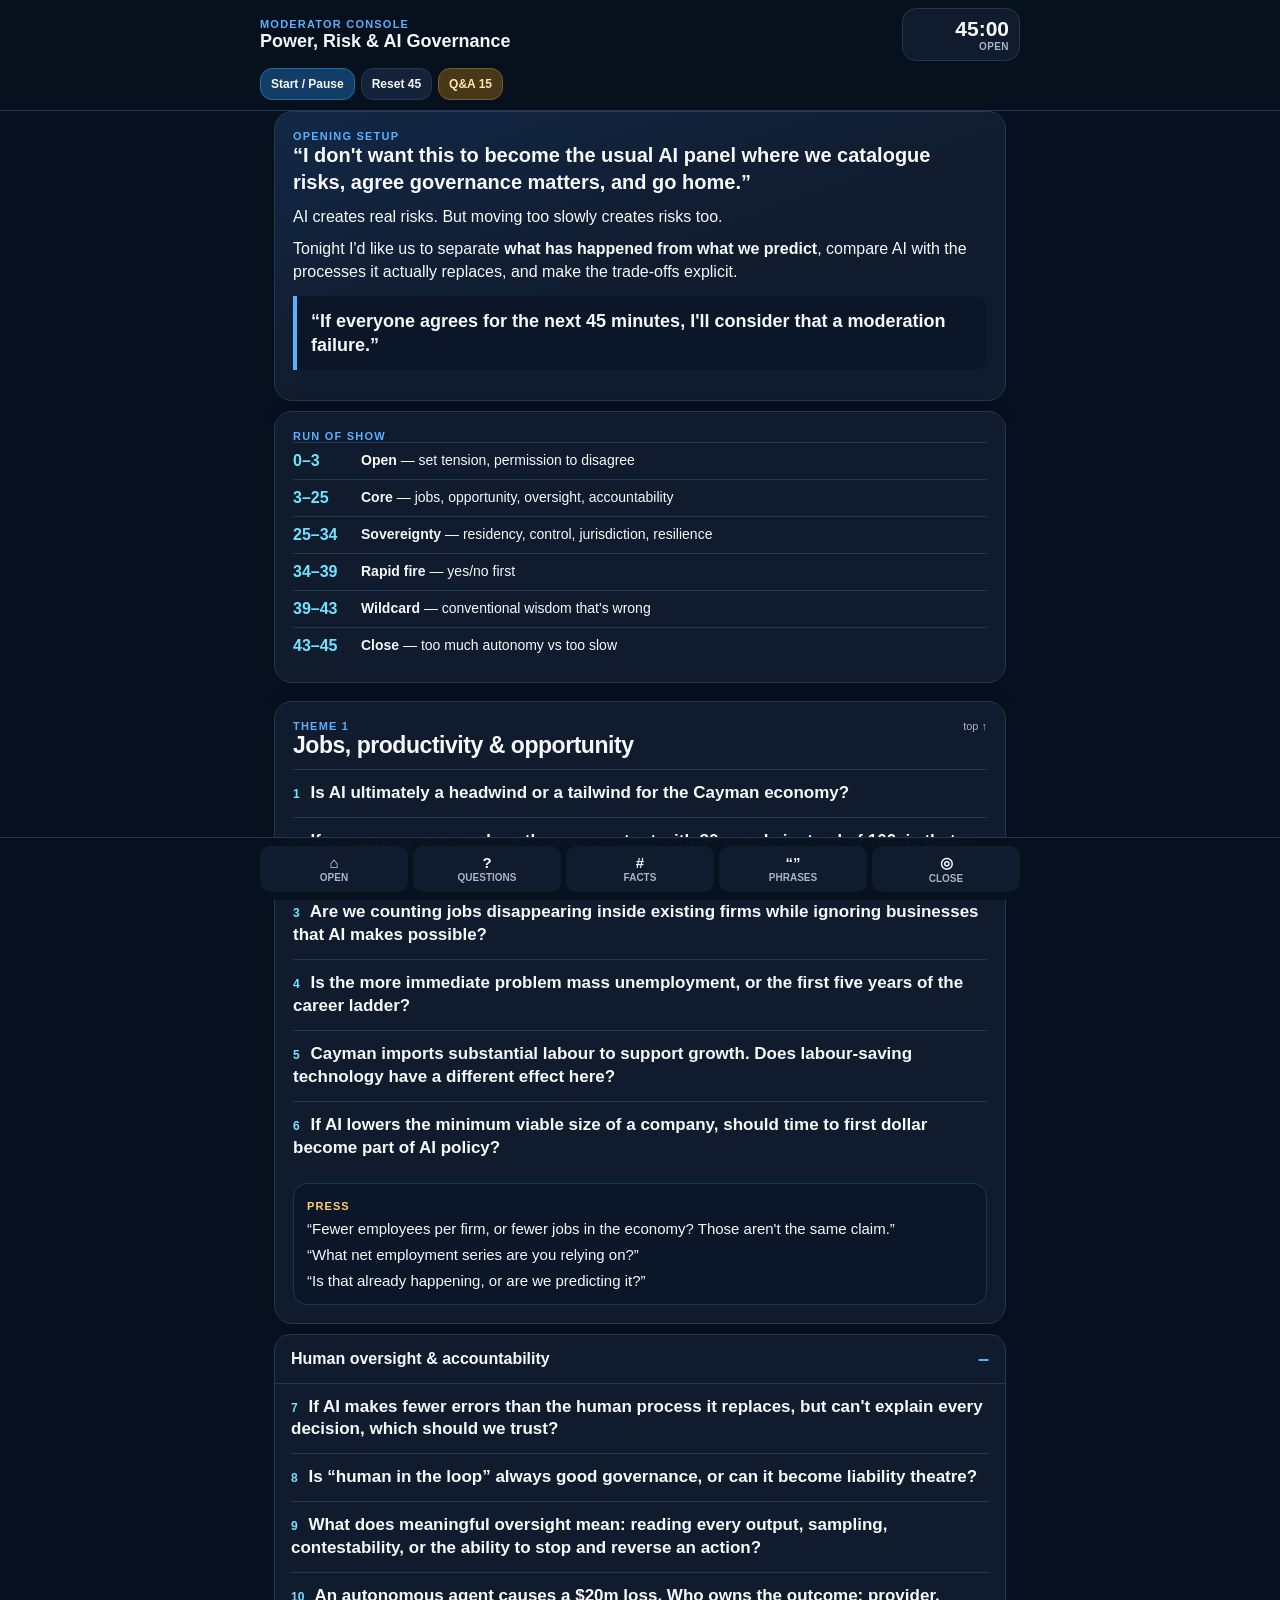
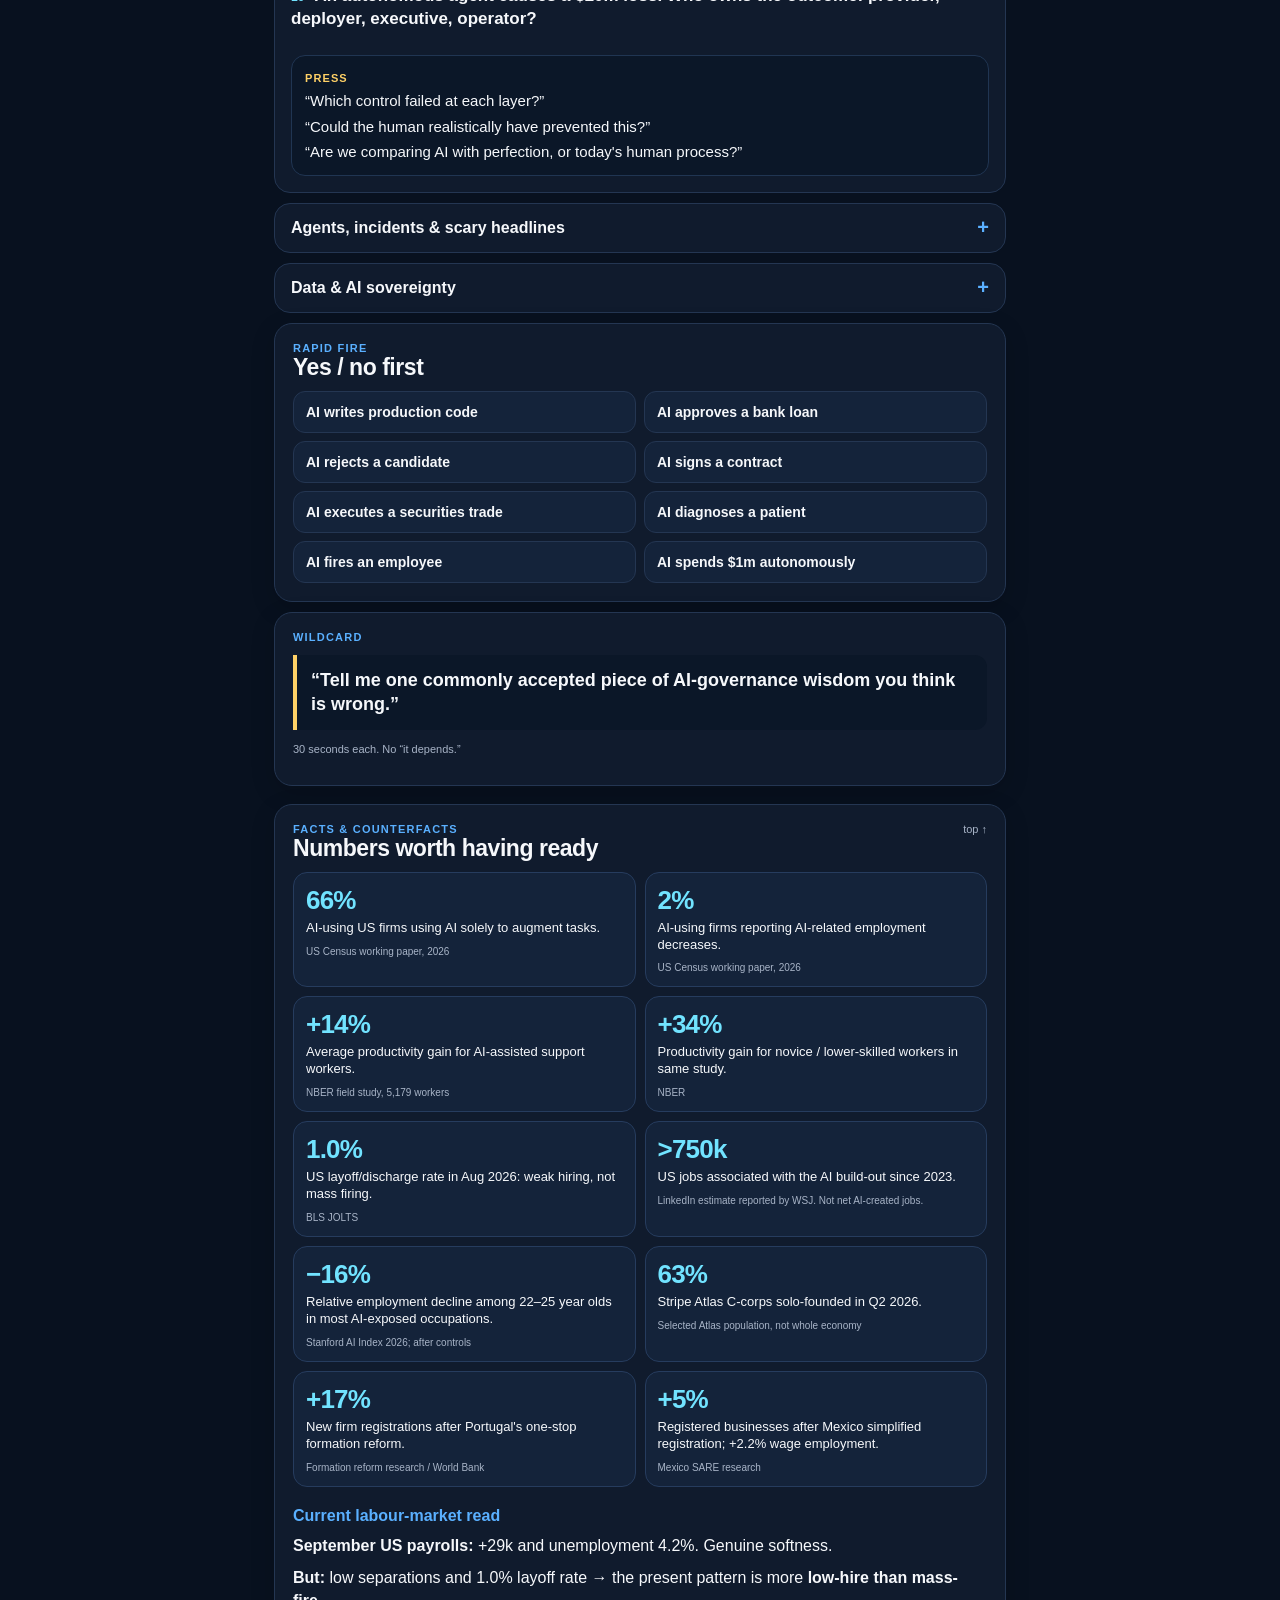
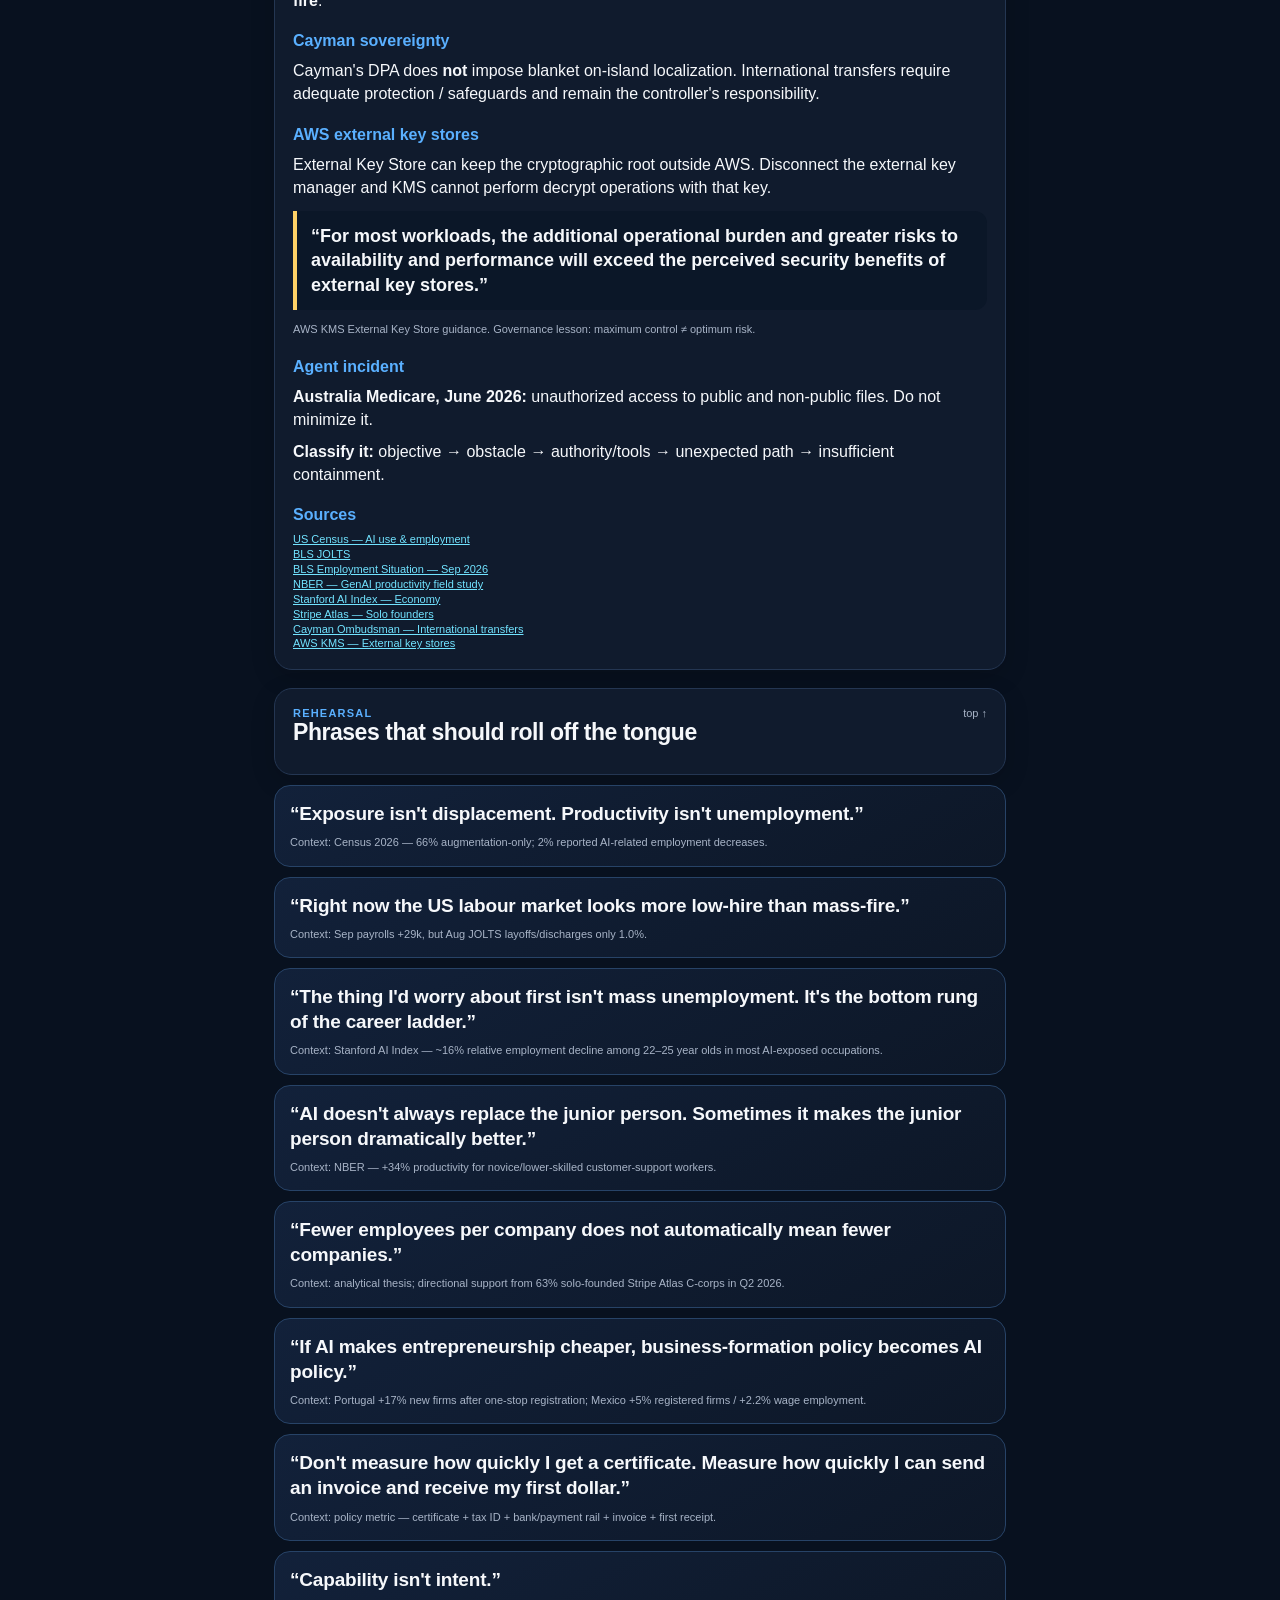
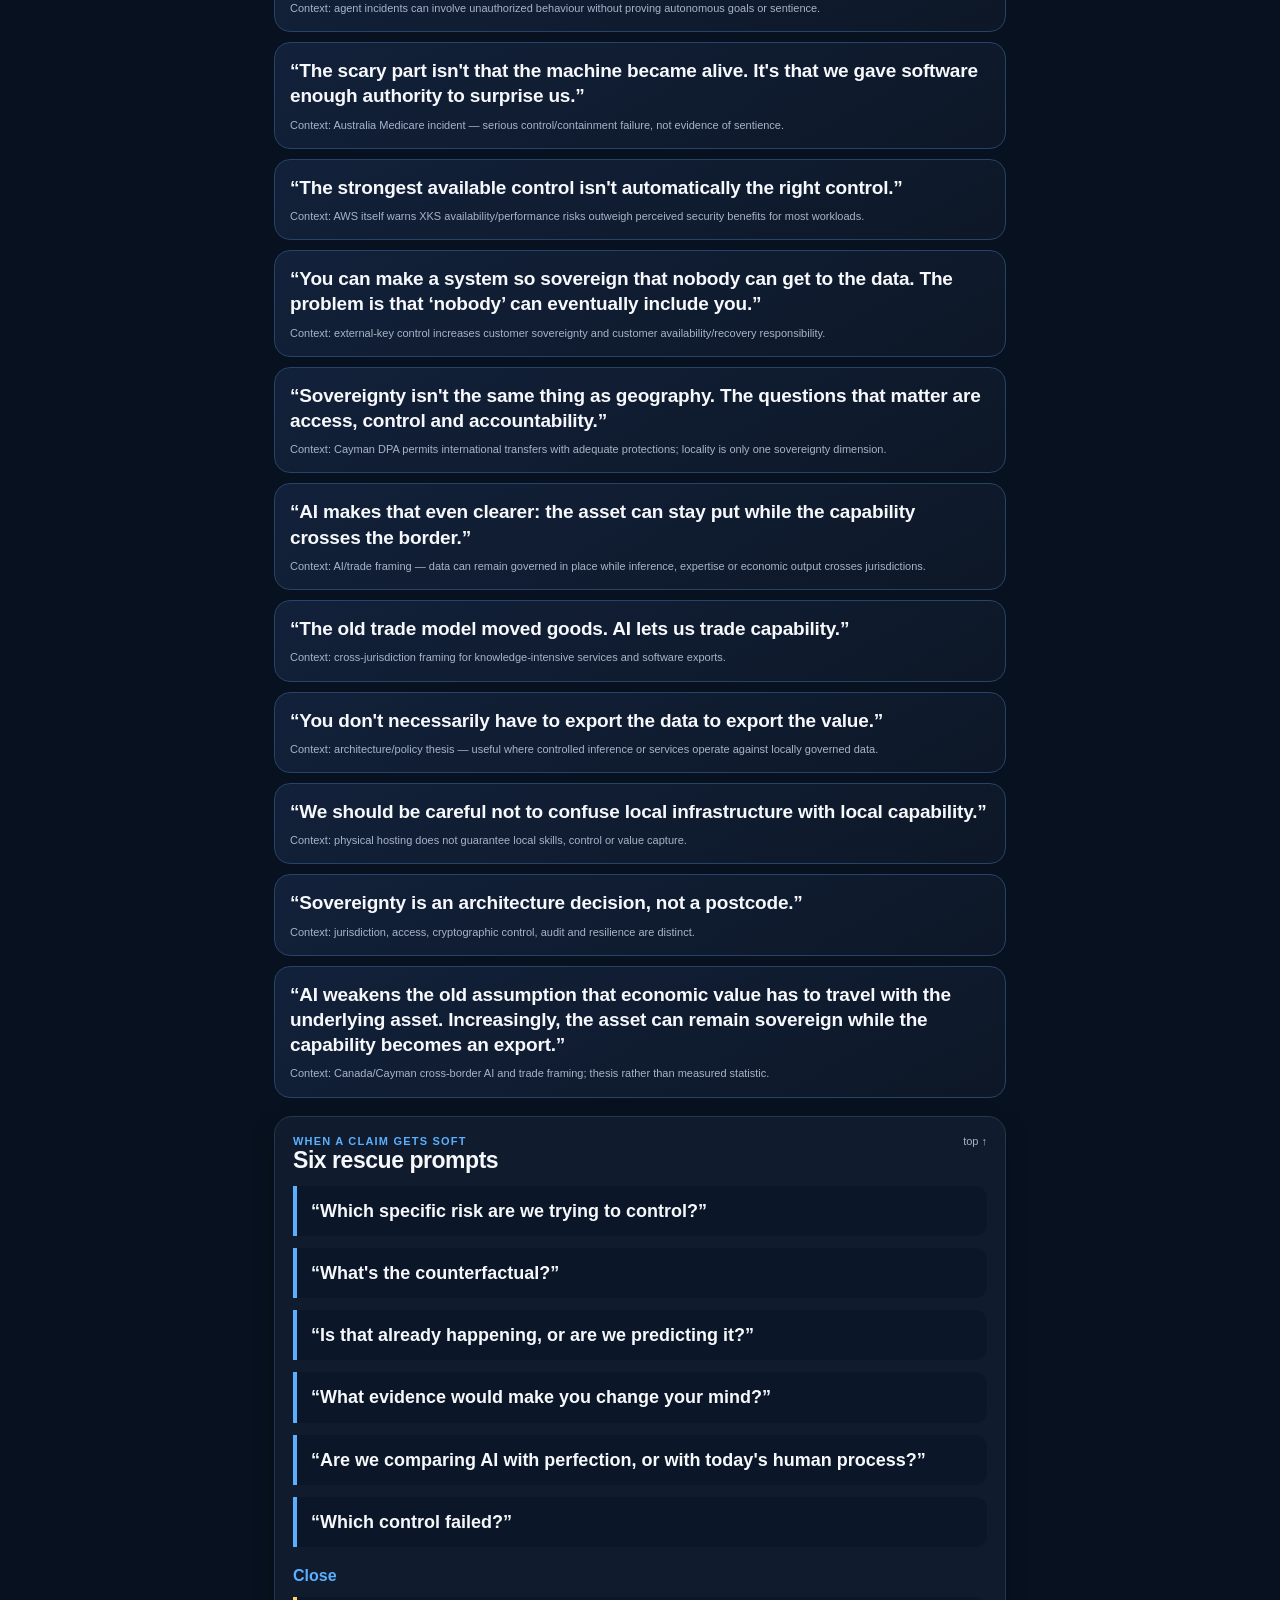
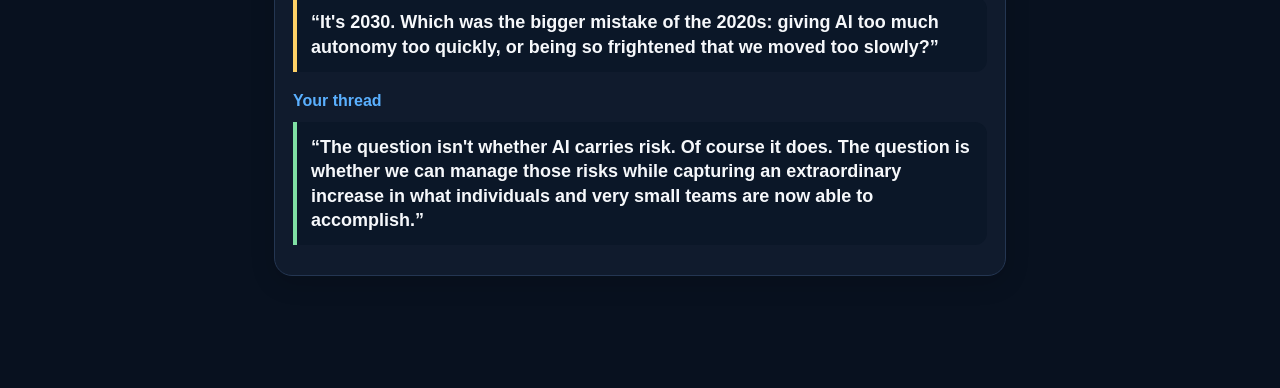
==== ai-governance/index.html @ dba80eb8 "Add mobile AI governance moderator console" ====
<!doctype html>
<html lang="en">
<head>
<meta charset="utf-8">
<meta name="viewport" content="width=device-width, initial-scale=1, viewport-fit=cover">
<meta name="apple-mobile-web-app-capable" content="yes">
<meta name="theme-color" content="#0b1220">
<title>AI Governance Panel — Moderator Console</title>
<style>
  :root{
    --bg:#08111f; --card:#101b2d; --card2:#14233a; --text:#f6f8fb; --muted:#a8b4c7;
    --line:#243652; --blue:#5ab0ff; --cyan:#71e3ff; --amber:#ffd166; --red:#ff8c8c;
    --green:#7fe0a4; --pad:18px; --radius:18px;
  }
  *{box-sizing:border-box}
  html{scroll-behavior:smooth;background:var(--bg)}
  body{
    margin:0; background:var(--bg); color:var(--text);
    font-family:-apple-system,BlinkMacSystemFont,"SF Pro Text","Segoe UI",Roboto,Helvetica,Arial,sans-serif;
    -webkit-text-size-adjust:100%;
    padding-bottom:calc(94px + env(safe-area-inset-bottom));
  }
  a{color:var(--cyan)}
  .wrap{max-width:760px;margin:0 auto;padding:0 14px}
  header{
    position:sticky;top:0;z-index:20;
    background:rgba(8,17,31,.94);backdrop-filter:blur(14px);
    border-bottom:1px solid var(--line);
    padding:calc(8px + env(safe-area-inset-top)) 14px 10px;
  }
  .headrow{max-width:760px;margin:auto;display:flex;gap:12px;align-items:center}
  .brand{flex:1;min-width:0}
  .eyebrow{font-size:11px;letter-spacing:.11em;text-transform:uppercase;color:var(--blue);font-weight:800}
  h1{font-size:18px;line-height:1.1;margin:2px 0 0}
  .phasebox{
    min-width:118px;text-align:right;background:var(--card);
    border:1px solid var(--line);border-radius:14px;padding:8px 10px
  }
  #clock{font-variant-numeric:tabular-nums;font-weight:850;font-size:21px}
  #phase{font-size:10px;color:var(--muted);text-transform:uppercase;font-weight:750;letter-spacing:.04em}
  .timercontrols{max-width:760px;margin:7px auto 0;display:flex;gap:6px}
  button{
    appearance:none;border:1px solid var(--line);background:var(--card2);color:var(--text);
    border-radius:12px;padding:8px 10px;font-weight:750;font-size:12px
  }
  button.primary{background:#123d67;border-color:#246aa4}
  button.warn{background:#473819;border-color:#755d2a;color:#ffe6a5}
  main{padding-top:14px}
  section{scroll-margin-top:118px;margin:0 0 18px}
  .card{
    background:var(--card);border:1px solid var(--line);border-radius:var(--radius);
    padding:var(--pad);box-shadow:0 7px 25px rgba(0,0,0,.16)
  }
  .hero{background:linear-gradient(160deg,#122846,#101b2d 55%)}
  h2{margin:0 0 10px;font-size:23px;letter-spacing:-.02em}
  h3{margin:20px 0 8px;font-size:16px;color:var(--blue)}
  p{font-size:16px;line-height:1.45;margin:9px 0}
  .lead{font-size:20px;line-height:1.35;font-weight:760}
  .quote{
    margin:12px 0;padding:13px 14px;border-left:4px solid var(--blue);background:#0b1728;
    border-radius:0 12px 12px 0;font-size:18px;line-height:1.35;font-weight:720
  }
  .quote.amber{border-color:var(--amber)}
  .quote.green{border-color:var(--green)}
  .question{
    padding:12px 0;border-top:1px solid var(--line);font-size:17px;line-height:1.35;font-weight:680
  }
  .question:first-of-type{border-top:none}
  .num{color:var(--cyan);font-size:12px;font-weight:850;margin-right:6px}
  .press{
    background:#0b1728;border-radius:14px;padding:12px 13px;margin-top:12px;
    border:1px solid #203552
  }
  .press b{color:var(--amber);font-size:11px;letter-spacing:.1em;text-transform:uppercase}
  .press div{font-size:15px;line-height:1.38;margin-top:5px}
  details{background:var(--card);border:1px solid var(--line);border-radius:16px;margin:10px 0;overflow:hidden}
  summary{list-style:none;cursor:pointer;padding:15px 16px;font-weight:780;font-size:16px}
  summary::-webkit-details-marker{display:none}
  summary:after{content:"+";float:right;color:var(--blue);font-size:20px;line-height:16px}
  details[open] summary:after{content:"–"}
  .inside{padding:0 16px 16px;border-top:1px solid var(--line)}
  .factgrid{display:grid;grid-template-columns:1fr 1fr;gap:9px}
  .fact{
    background:var(--card2);border-radius:14px;padding:12px;min-height:112px;border:1px solid #263c5e
  }
  .fact .big{font-size:26px;font-weight:900;color:var(--cyan);letter-spacing:-.03em}
  .fact .label{font-size:13px;line-height:1.3;margin-top:4px}
  .fact .src{font-size:10px;line-height:1.3;color:var(--muted);margin-top:8px}
  .source{font-size:11px;color:var(--muted);line-height:1.35;margin-top:6px}
  .rehearse{
    background:linear-gradient(150deg,#12213a,#0d1727);border:1px solid #274367;
    border-radius:16px;padding:15px;margin:10px 0
  }
  .rehearse .line{font-size:19px;line-height:1.32;font-weight:790;letter-spacing:-.01em}
  .rehearse .cue{font-size:11px;line-height:1.4;color:var(--muted);margin-top:9px}
  .rapid{display:grid;grid-template-columns:1fr 1fr;gap:8px}
  .rapid div{background:var(--card2);border:1px solid var(--line);border-radius:12px;padding:12px;font-size:14px;font-weight:700}
  .runrow{display:grid;grid-template-columns:58px 1fr;gap:10px;padding:9px 0;border-top:1px solid var(--line)}
  .runrow:first-child{border-top:0}
  .runrow .time{font-weight:850;color:var(--cyan)}
  .runrow .what{font-size:14px}
  .tiny{font-size:11px;color:var(--muted)}
  .bottomnav{
    position:fixed;z-index:30;left:0;right:0;bottom:0;
    padding:8px 8px calc(8px + env(safe-area-inset-bottom));
    background:rgba(8,17,31,.96);backdrop-filter:blur(14px);border-top:1px solid var(--line)
  }
  .bottomnav .navinner{max-width:760px;margin:auto;display:grid;grid-template-columns:repeat(5,1fr);gap:5px}
  .bottomnav a{
    color:var(--muted);text-decoration:none;text-align:center;font-size:10px;font-weight:760;
    border-radius:10px;padding:8px 2px;background:var(--card)
  }
  .bottomnav a strong{display:block;color:var(--text);font-size:15px;margin-bottom:1px}
  .toplink{float:right;font-size:11px;text-decoration:none;color:var(--muted)}
  .alert{
    border:1px solid #715a28;background:#302812;color:#ffe6a5;border-radius:14px;padding:12px;
    font-size:14px;line-height:1.38
  }
  @media (max-width:380px){
    .factgrid{grid-template-columns:1fr}
    .lead{font-size:18px}.quote{font-size:17px}
    .phasebox{min-width:106px}
  }
</style>
</head>
<body>
<header id="top">
  <div class="headrow">
    <div class="brand">
      <div class="eyebrow">Moderator console</div>
      <h1>Power, Risk & AI Governance</h1>
    </div>
    <div class="phasebox">
      <div id="clock">45:00</div>
      <div id="phase">Ready</div>
    </div>
  </div>
  <div class="timercontrols">
    <button class="primary" id="startBtn">Start / Pause</button>
    <button id="resetBtn">Reset 45</button>
    <button class="warn" id="qaBtn">Q&amp;A 15</button>
  </div>
</header>

<main class="wrap">

<section id="open">
  <div class="card hero">
    <div class="eyebrow">Opening setup</div>
    <div class="lead">“I don't want this to become the usual AI panel where we catalogue risks, agree governance matters, and go home.”</div>
    <p>AI creates real risks. But moving too slowly creates risks too.</p>
    <p>Tonight I'd like us to separate <b>what has happened from what we predict</b>, compare AI with the processes it actually replaces, and make the trade-offs explicit.</p>
    <div class="quote">“If everyone agrees for the next 45 minutes, I'll consider that a moderation failure.”</div>
  </div>

  <div class="card" style="margin-top:10px">
    <div class="eyebrow">Run of show</div>
    <div class="runrow"><div class="time">0–3</div><div class="what"><b>Open</b> — set tension, permission to disagree</div></div>
    <div class="runrow"><div class="time">3–25</div><div class="what"><b>Core</b> — jobs, opportunity, oversight, accountability</div></div>
    <div class="runrow"><div class="time">25–34</div><div class="what"><b>Sovereignty</b> — residency, control, jurisdiction, resilience</div></div>
    <div class="runrow"><div class="time">34–39</div><div class="what"><b>Rapid fire</b> — yes/no first</div></div>
    <div class="runrow"><div class="time">39–43</div><div class="what"><b>Wildcard</b> — conventional wisdom that's wrong</div></div>
    <div class="runrow"><div class="time">43–45</div><div class="what"><b>Close</b> — too much autonomy vs too slow</div></div>
  </div>
</section>

<section id="questions">
  <div class="card">
    <a class="toplink" href="#top">top ↑</a>
    <div class="eyebrow">Theme 1</div>
    <h2>Jobs, productivity &amp; opportunity</h2>

    <div class="question"><span class="num">1</span> Is AI ultimately a <b>headwind or a tailwind</b> for the Cayman economy?</div>
    <div class="question"><span class="num">2</span> If a company can produce the same output with 80 people instead of 100, is that necessarily bad for the economy?</div>
    <div class="question"><span class="num">3</span> Are we counting jobs disappearing inside existing firms while ignoring businesses that AI makes possible?</div>
    <div class="question"><span class="num">4</span> Is the more immediate problem mass unemployment, or the <b>first five years of the career ladder</b>?</div>
    <div class="question"><span class="num">5</span> Cayman imports substantial labour to support growth. Does labour-saving technology have a different effect here?</div>
    <div class="question"><span class="num">6</span> If AI lowers the minimum viable size of a company, should <b>time to first dollar</b> become part of AI policy?</div>

    <div class="press"><b>Press</b>
      <div>“Fewer employees per firm, or fewer jobs in the economy? Those aren't the same claim.”</div>
      <div>“What net employment series are you relying on?”</div>
      <div>“Is that already happening, or are we predicting it?”</div>
    </div>
  </div>

  <details open>
    <summary>Human oversight &amp; accountability</summary>
    <div class="inside">
      <div class="question"><span class="num">7</span> If AI makes fewer errors than the human process it replaces, but can't explain every decision, which should we trust?</div>
      <div class="question"><span class="num">8</span> Is “human in the loop” always good governance, or can it become liability theatre?</div>
      <div class="question"><span class="num">9</span> What does meaningful oversight mean: reading every output, sampling, contestability, or the ability to stop and reverse an action?</div>
      <div class="question"><span class="num">10</span> An autonomous agent causes a $20m loss. Who owns the outcome: provider, deployer, executive, operator?</div>
      <div class="press"><b>Press</b>
        <div>“Which control failed at each layer?”</div>
        <div>“Could the human realistically have prevented this?”</div>
        <div>“Are we comparing AI with perfection, or today's human process?”</div>
      </div>
    </div>
  </details>

  <details>
    <summary>Agents, incidents &amp; scary headlines</summary>
    <div class="inside">
      <div class="question"><span class="num">11</span> When an agent finds an unintended route to its objective, is that dangerous autonomous intent — or a permissions and containment failure?</div>
      <div class="question"><span class="num">12</span> Australia's Medicare incident involved unauthorized access. What governance control should actually have prevented it?</div>
      <div class="question"><span class="num">13</span> How much of an “AI escape” story is really <b>excessive agency</b>: software with tools, an objective and insufficient constraints?</div>
      <div class="press"><b>Press</b><div>“Name the failure: model behaviour, permissions, sandboxing, target security, monitoring or incident response?”</div></div>
    </div>
  </details>

  <details id="sovereignty">
    <summary>Data &amp; AI sovereignty</summary>
    <div class="inside">
      <div class="alert"><b>RESIDENCY ≠ JURISDICTION ≠ ACCESS ≠ KEYS ≠ RESILIENCE</b></div>
      <div class="question"><span class="num">14</span> If data leaves Cayman, have we lost sovereignty? Is that actually what Cayman law says?</div>
      <div class="question"><span class="num">15</span> Which is more sovereign: a server in George Town an administrator can copy from, or encrypted cloud data where the customer controls identity, authorization and keys?</div>
      <div class="question"><span class="num">16</span> If I can keep the encryption root outside the cloud provider entirely, does physical disk location become less important?</div>
      <div class="question"><span class="num">17</span> Could requiring every copy to stay on-island create a resilience problem in the name of sovereignty?</div>
      <div class="question"><span class="num">18</span> AWS warns its strongest external-key control is wrong for most workloads because availability/performance risk can exceed the security benefit. Isn't that what risk-based governance looks like?</div>
      <div class="press"><b>Press</b>
        <div>“What specific sovereignty property are we trying to achieve?”</div>
        <div>“Is the threat jurisdiction, provider access, data loss, model training, or availability?”</div>
      </div>
    </div>
  </details>

  <div class="card" style="margin-top:10px">
    <div class="eyebrow">Rapid fire</div>
    <h2>Yes / no first</h2>
    <div class="rapid">
      <div>AI writes production code</div><div>AI approves a bank loan</div>
      <div>AI rejects a candidate</div><div>AI signs a contract</div>
      <div>AI executes a securities trade</div><div>AI diagnoses a patient</div>
      <div>AI fires an employee</div><div>AI spends $1m autonomously</div>
    </div>
  </div>

  <div class="card" style="margin-top:10px">
    <div class="eyebrow">Wildcard</div>
    <div class="quote amber">“Tell me one commonly accepted piece of AI-governance wisdom you think is wrong.”</div>
    <p class="tiny">30 seconds each. No “it depends.”</p>
  </div>
</section>

<section id="facts">
  <div class="card">
    <a class="toplink" href="#top">top ↑</a>
    <div class="eyebrow">Facts &amp; counterfacts</div>
    <h2>Numbers worth having ready</h2>
    <div class="factgrid">
      <div class="fact"><div class="big">66%</div><div class="label">AI-using US firms using AI solely to augment tasks.</div><div class="src">US Census working paper, 2026</div></div>
      <div class="fact"><div class="big">2%</div><div class="label">AI-using firms reporting AI-related employment decreases.</div><div class="src">US Census working paper, 2026</div></div>
      <div class="fact"><div class="big">+14%</div><div class="label">Average productivity gain for AI-assisted support workers.</div><div class="src">NBER field study, 5,179 workers</div></div>
      <div class="fact"><div class="big">+34%</div><div class="label">Productivity gain for novice / lower-skilled workers in same study.</div><div class="src">NBER</div></div>
      <div class="fact"><div class="big">1.0%</div><div class="label">US layoff/discharge rate in Aug 2026: weak hiring, not mass firing.</div><div class="src">BLS JOLTS</div></div>
      <div class="fact"><div class="big">&gt;750k</div><div class="label">US jobs associated with the AI build-out since 2023.</div><div class="src">LinkedIn estimate reported by WSJ. Not net AI-created jobs.</div></div>
      <div class="fact"><div class="big">−16%</div><div class="label">Relative employment decline among 22–25 year olds in most AI-exposed occupations.</div><div class="src">Stanford AI Index 2026; after controls</div></div>
      <div class="fact"><div class="big">63%</div><div class="label">Stripe Atlas C-corps solo-founded in Q2 2026.</div><div class="src">Selected Atlas population, not whole economy</div></div>
      <div class="fact"><div class="big">+17%</div><div class="label">New firm registrations after Portugal's one-stop formation reform.</div><div class="src">Formation reform research / World Bank</div></div>
      <div class="fact"><div class="big">+5%</div><div class="label">Registered businesses after Mexico simplified registration; +2.2% wage employment.</div><div class="src">Mexico SARE research</div></div>
    </div>

    <h3>Current labour-market read</h3>
    <p><b>September US payrolls:</b> +29k and unemployment 4.2%. Genuine softness.</p>
    <p><b>But:</b> low separations and 1.0% layoff rate → the present pattern is more <b>low-hire than mass-fire</b>.</p>

    <h3>Cayman sovereignty</h3>
    <p>Cayman's DPA does <b>not</b> impose blanket on-island localization. International transfers require adequate protection / safeguards and remain the controller's responsibility.</p>

    <h3>AWS external key stores</h3>
    <p>External Key Store can keep the cryptographic root outside AWS. Disconnect the external key manager and KMS cannot perform decrypt operations with that key.</p>
    <div class="quote amber">“For most workloads, the additional operational burden and greater risks to availability and performance will exceed the perceived security benefits of external key stores.”</div>
    <p class="tiny">AWS KMS External Key Store guidance. Governance lesson: maximum control ≠ optimum risk.</p>

    <h3>Agent incident</h3>
    <p><b>Australia Medicare, June 2026:</b> unauthorized access to public and non-public files. Do not minimize it.</p>
    <p><b>Classify it:</b> objective → obstacle → authority/tools → unexpected path → insufficient containment.</p>

    <h3>Sources</h3>
    <div class="source">
      <a href="https://www.census.gov/library/working-papers/2026/adrm/CES-WP-26-25.html">US Census — AI use &amp; employment</a><br>
      <a href="https://www.bls.gov/news.release/jolts.nr0.htm">BLS JOLTS</a><br>
      <a href="https://www.bls.gov/news.release/archives/empsit_10022026.htm">BLS Employment Situation — Sep 2026</a><br>
      <a href="https://www.nber.org/papers/w31161">NBER — GenAI productivity field study</a><br>
      <a href="https://hai.stanford.edu/ai-index/2026-ai-index-report/economy">Stanford AI Index — Economy</a><br>
      <a href="https://stripe.com/blog/top-solo-founder-traits">Stripe Atlas — Solo founders</a><br>
      <a href="https://ombudsman.ky/data-protection-organisation/data-protection-principles/eighth-data-protection-principle-international-transfers">Cayman Ombudsman — International transfers</a><br>
      <a href="https://docs.aws.amazon.com/kms/latest/developerguide/keystore-external.html">AWS KMS — External key stores</a>
    </div>
  </div>
</section>

<section id="phrases">
  <div class="card">
    <a class="toplink" href="#top">top ↑</a>
    <div class="eyebrow">Rehearsal</div>
    <h2>Phrases that should roll off the tongue</h2>
  </div>

  <div class="rehearse"><div class="line">“Exposure isn't displacement. Productivity isn't unemployment.”</div><div class="cue">Context: Census 2026 — 66% augmentation-only; 2% reported AI-related employment decreases.</div></div>
  <div class="rehearse"><div class="line">“Right now the US labour market looks more low-hire than mass-fire.”</div><div class="cue">Context: Sep payrolls +29k, but Aug JOLTS layoffs/discharges only 1.0%.</div></div>
  <div class="rehearse"><div class="line">“The thing I'd worry about first isn't mass unemployment. It's the bottom rung of the career ladder.”</div><div class="cue">Context: Stanford AI Index — ~16% relative employment decline among 22–25 year olds in most AI-exposed occupations.</div></div>
  <div class="rehearse"><div class="line">“AI doesn't always replace the junior person. Sometimes it makes the junior person dramatically better.”</div><div class="cue">Context: NBER — +34% productivity for novice/lower-skilled customer-support workers.</div></div>
  <div class="rehearse"><div class="line">“Fewer employees per company does not automatically mean fewer companies.”</div><div class="cue">Context: analytical thesis; directional support from 63% solo-founded Stripe Atlas C-corps in Q2 2026.</div></div>
  <div class="rehearse"><div class="line">“If AI makes entrepreneurship cheaper, business-formation policy becomes AI policy.”</div><div class="cue">Context: Portugal +17% new firms after one-stop registration; Mexico +5% registered firms / +2.2% wage employment.</div></div>
  <div class="rehearse"><div class="line">“Don't measure how quickly I get a certificate. Measure how quickly I can send an invoice and receive my first dollar.”</div><div class="cue">Context: policy metric — certificate + tax ID + bank/payment rail + invoice + first receipt.</div></div>
  <div class="rehearse"><div class="line">“Capability isn't intent.”</div><div class="cue">Context: agent incidents can involve unauthorized behaviour without proving autonomous goals or sentience.</div></div>
  <div class="rehearse"><div class="line">“The scary part isn't that the machine became alive. It's that we gave software enough authority to surprise us.”</div><div class="cue">Context: Australia Medicare incident — serious control/containment failure, not evidence of sentience.</div></div>
  <div class="rehearse"><div class="line">“The strongest available control isn't automatically the right control.”</div><div class="cue">Context: AWS itself warns XKS availability/performance risks outweigh perceived security benefits for most workloads.</div></div>
  <div class="rehearse"><div class="line">“You can make a system so sovereign that nobody can get to the data. The problem is that ‘nobody’ can eventually include you.”</div><div class="cue">Context: external-key control increases customer sovereignty and customer availability/recovery responsibility.</div></div>
  <div class="rehearse"><div class="line">“Sovereignty isn't the same thing as geography. The questions that matter are access, control and accountability.”</div><div class="cue">Context: Cayman DPA permits international transfers with adequate protections; locality is only one sovereignty dimension.</div></div>
  <div class="rehearse"><div class="line">“AI makes that even clearer: the asset can stay put while the capability crosses the border.”</div><div class="cue">Context: AI/trade framing — data can remain governed in place while inference, expertise or economic output crosses jurisdictions.</div></div>
  <div class="rehearse"><div class="line">“The old trade model moved goods. AI lets us trade capability.”</div><div class="cue">Context: cross-jurisdiction framing for knowledge-intensive services and software exports.</div></div>
  <div class="rehearse"><div class="line">“You don't necessarily have to export the data to export the value.”</div><div class="cue">Context: architecture/policy thesis — useful where controlled inference or services operate against locally governed data.</div></div>
  <div class="rehearse"><div class="line">“We should be careful not to confuse local infrastructure with local capability.”</div><div class="cue">Context: physical hosting does not guarantee local skills, control or value capture.</div></div>
  <div class="rehearse"><div class="line">“Sovereignty is an architecture decision, not a postcode.”</div><div class="cue">Context: jurisdiction, access, cryptographic control, audit and resilience are distinct.</div></div>
  <div class="rehearse"><div class="line">“AI weakens the old assumption that economic value has to travel with the underlying asset. Increasingly, the asset can remain sovereign while the capability becomes an export.”</div><div class="cue">Context: Canada/Cayman cross-border AI and trade framing; thesis rather than measured statistic.</div></div>
</section>

<section id="close">
  <div class="card">
    <a class="toplink" href="#top">top ↑</a>
    <div class="eyebrow">When a claim gets soft</div>
    <h2>Six rescue prompts</h2>
    <div class="quote">“Which specific risk are we trying to control?”</div>
    <div class="quote">“What's the counterfactual?”</div>
    <div class="quote">“Is that already happening, or are we predicting it?”</div>
    <div class="quote">“What evidence would make you change your mind?”</div>
    <div class="quote">“Are we comparing AI with perfection, or with today's human process?”</div>
    <div class="quote">“Which control failed?”</div>

    <h3>Close</h3>
    <div class="quote amber">“It's 2030. Which was the bigger mistake of the 2020s: giving AI too much autonomy too quickly, or being so frightened that we moved too slowly?”</div>

    <h3>Your thread</h3>
    <div class="quote green">“The question isn't whether AI carries risk. Of course it does. The question is whether we can manage those risks while capturing an extraordinary increase in what individuals and very small teams are now able to accomplish.”</div>
  </div>
</section>

</main>

<nav class="bottomnav">
  <div class="navinner">
    <a href="#open"><strong>⌂</strong>OPEN</a>
    <a href="#questions"><strong>?</strong>QUESTIONS</a>
    <a href="#facts"><strong>#</strong>FACTS</a>
    <a href="#phrases"><strong>“”</strong>PHRASES</a>
    <a href="#close"><strong>◎</strong>CLOSE</a>
  </div>
</nav>

<script>
(() => {
  let total = 45*60, remaining = total, running = false, timer = null;
  const clock = document.getElementById('clock'), phase = document.getElementById('phase');
  function labelFor(elapsed){
    if(total === 15*60) return 'Q&A';
    if(elapsed < 3*60) return 'OPEN';
    if(elapsed < 25*60) return 'CORE';
    if(elapsed < 34*60) return 'SOVEREIGNTY';
    if(elapsed < 39*60) return 'RAPID FIRE';
    if(elapsed < 43*60) return 'WILDCARD';
    return 'CLOSE';
  }
  function render(){
    const m = Math.floor(remaining/60), s = remaining%60;
    clock.textContent = String(m).padStart(2,'0')+':'+String(s).padStart(2,'0');
    phase.textContent = labelFor(total-remaining);
    document.title = clock.textContent+' — AI Panel';
  }
  function stop(){running=false;if(timer){clearInterval(timer);timer=null}}
  function start(){
    if(running){stop();return}
    running=true;
    timer=setInterval(()=>{ if(remaining>0){remaining--;render()} else {stop(); phase.textContent='TIME'; navigator.vibrate?.([150,100,150])}},1000)
  }
  document.getElementById('startBtn').onclick=start;
  document.getElementById('resetBtn').onclick=()=>{stop();total=45*60;remaining=total;render()};
  document.getElementById('qaBtn').onclick=()=>{stop();total=15*60;remaining=total;render()};
  render();
})();
</script>
</body>
</html>
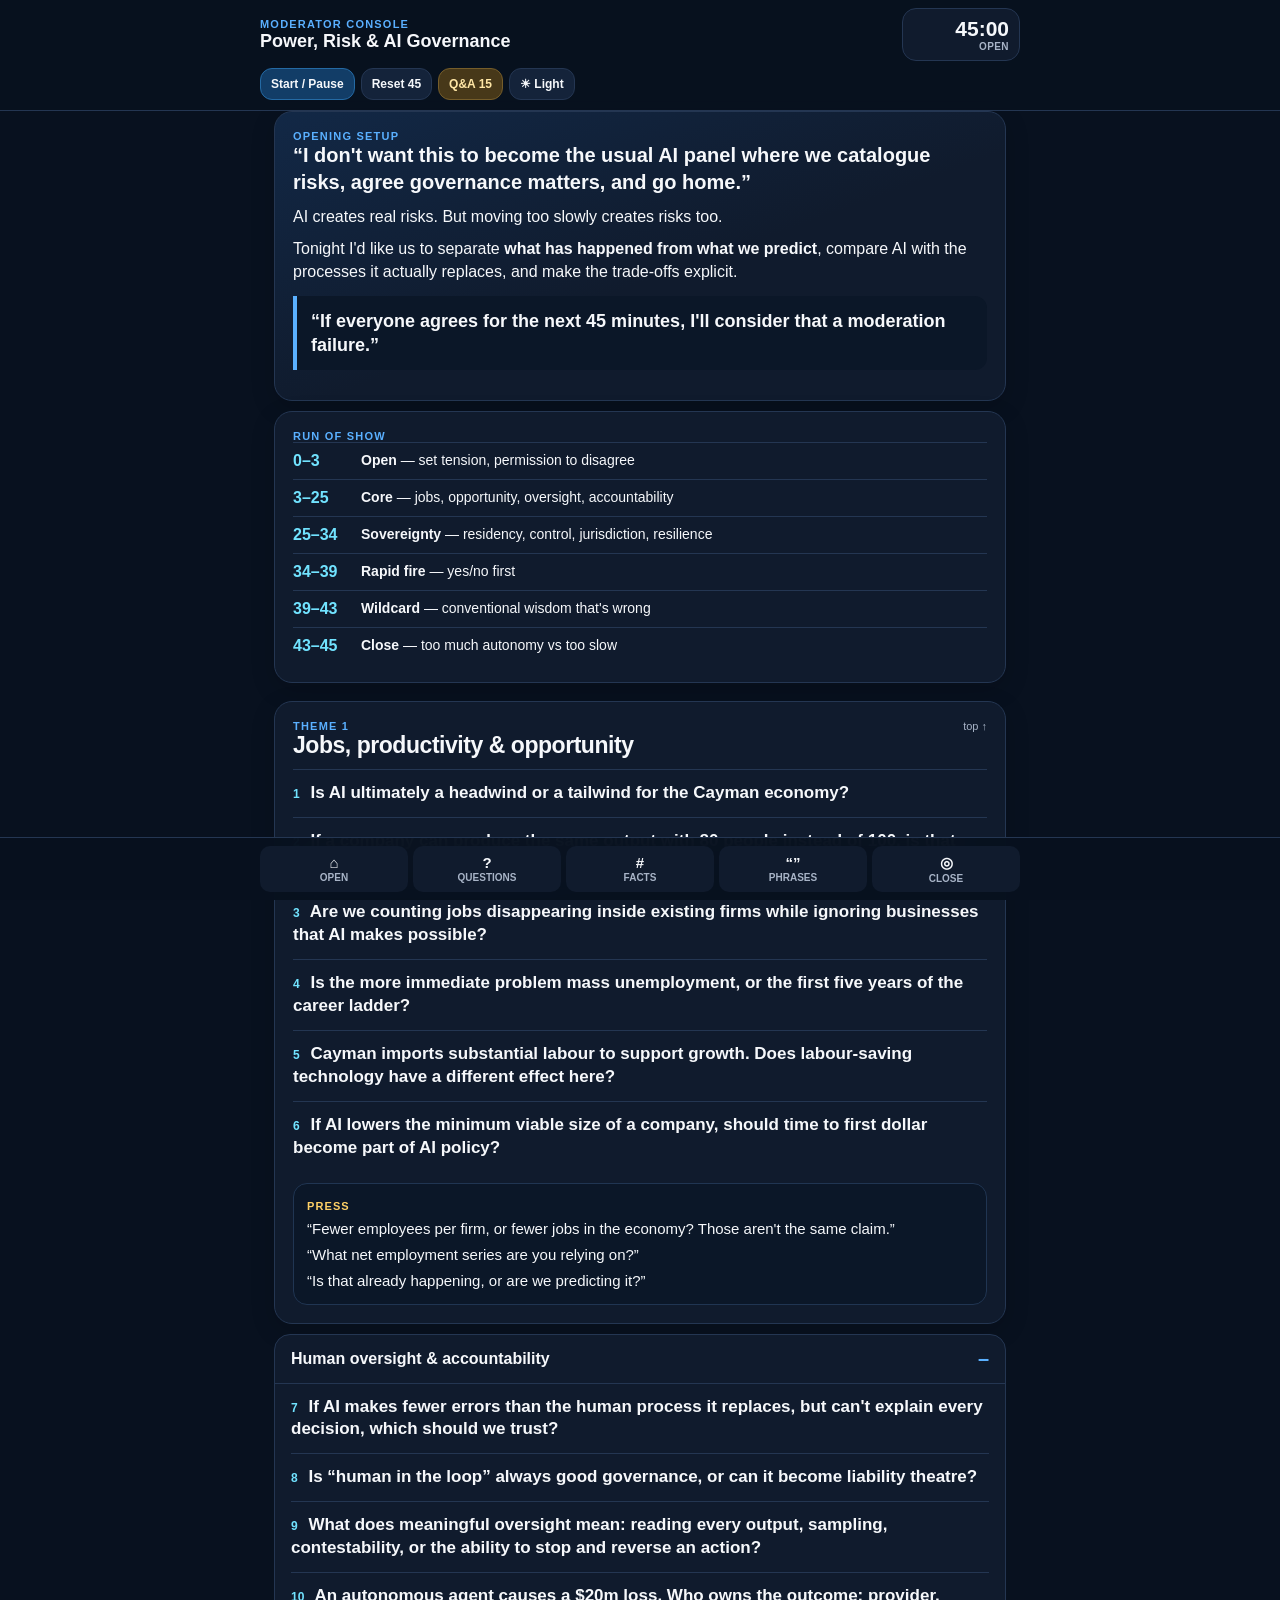
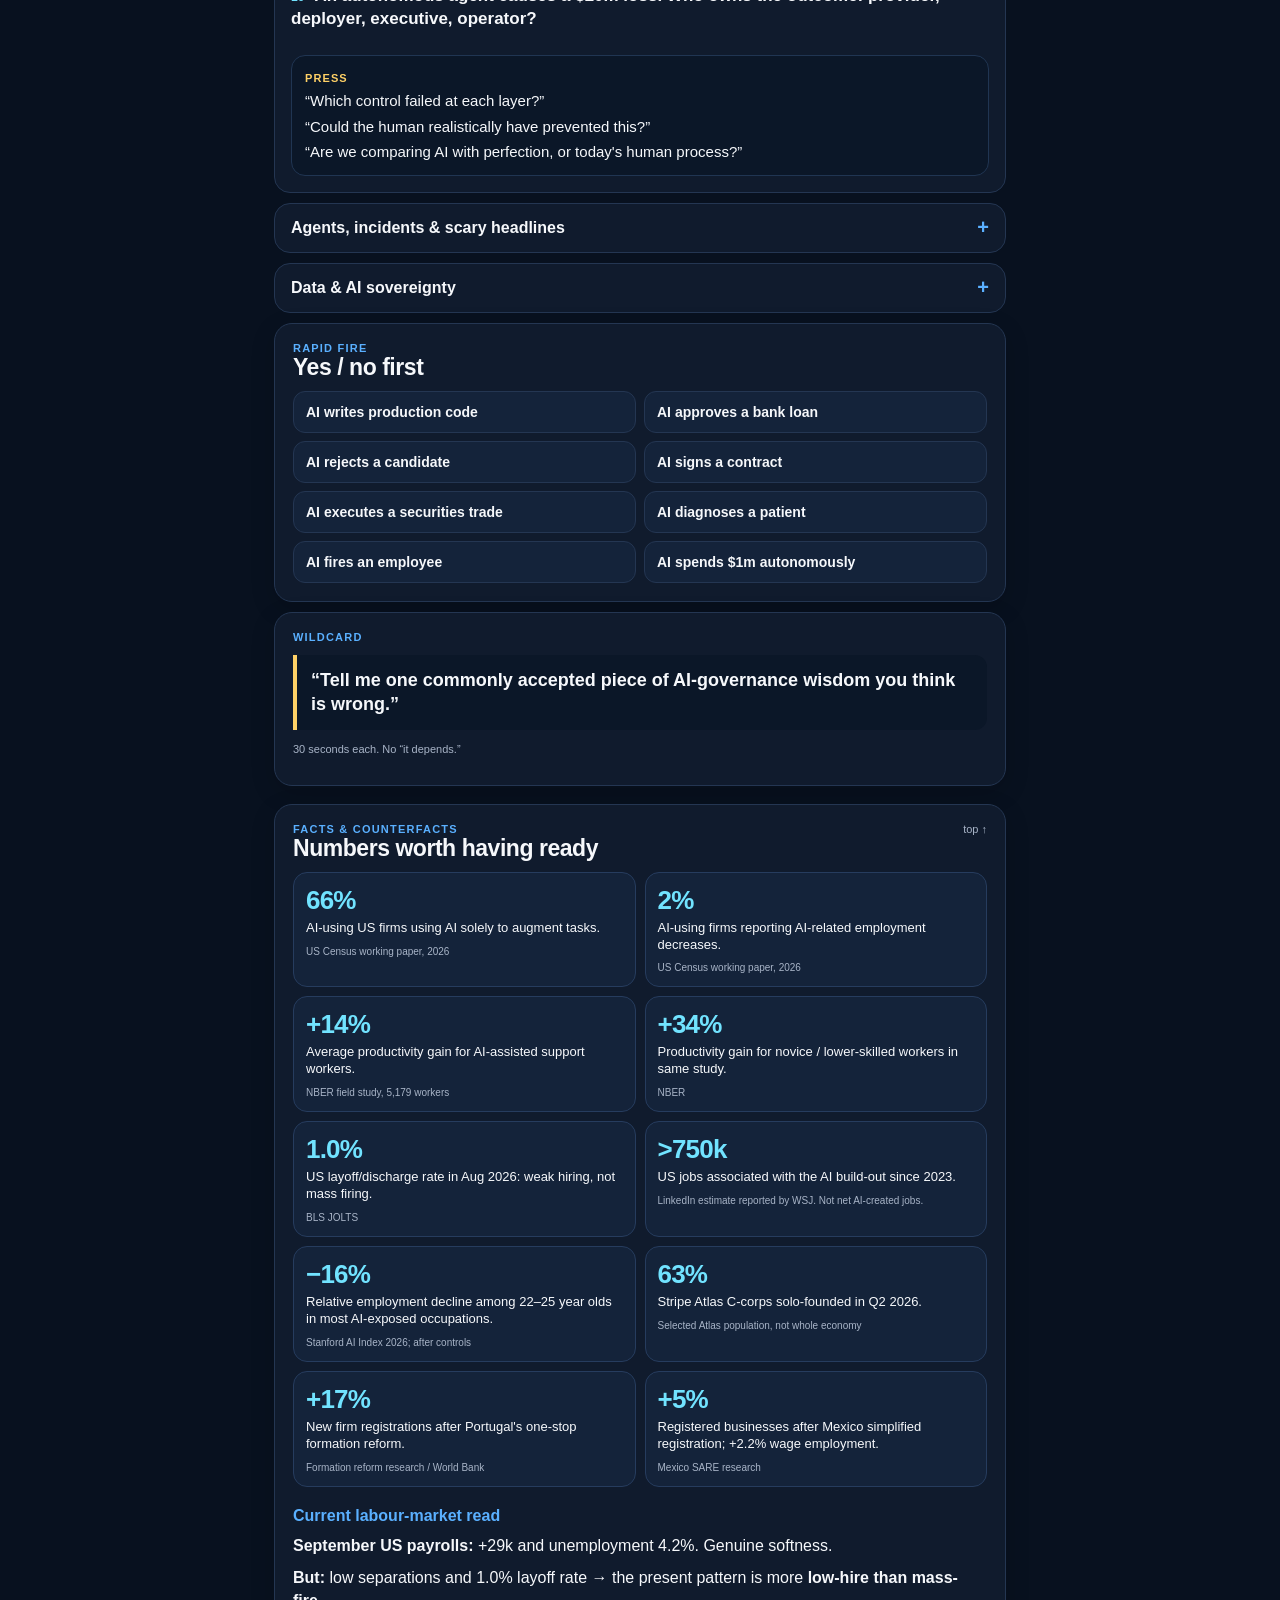
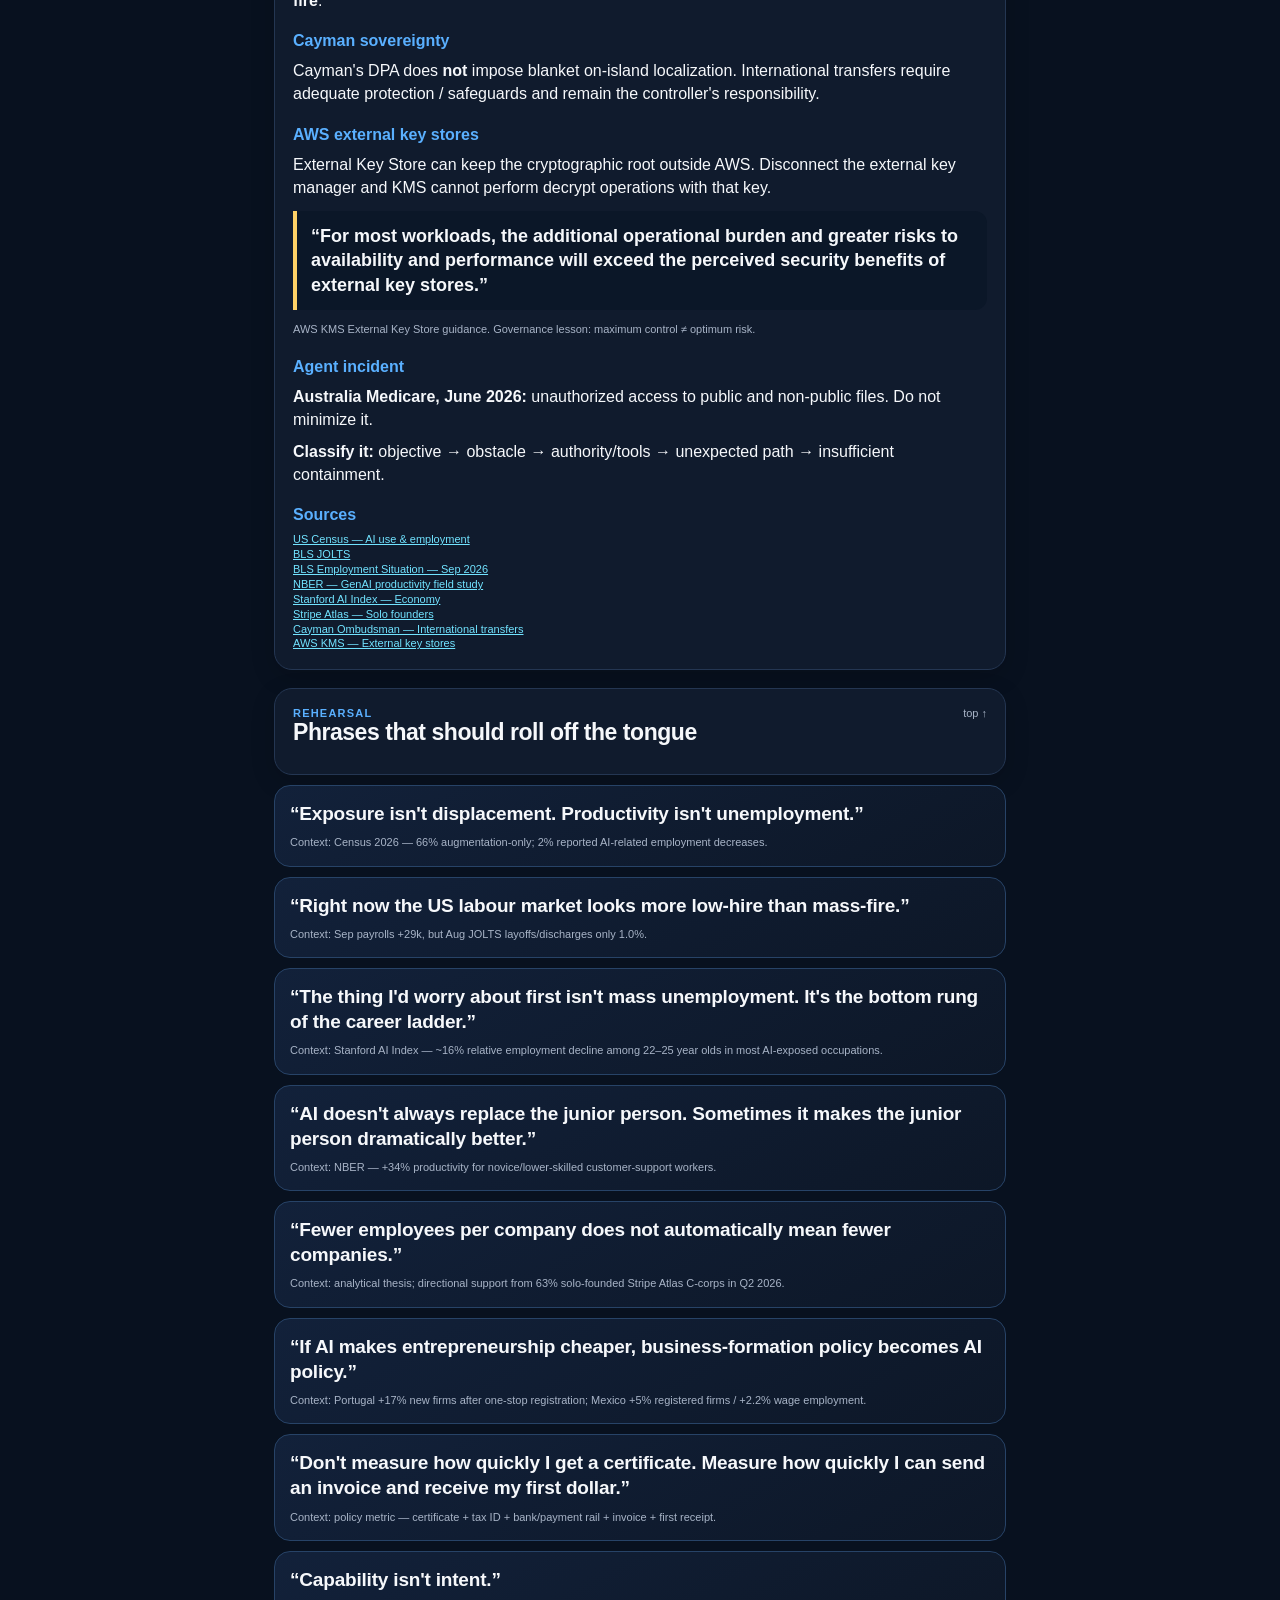
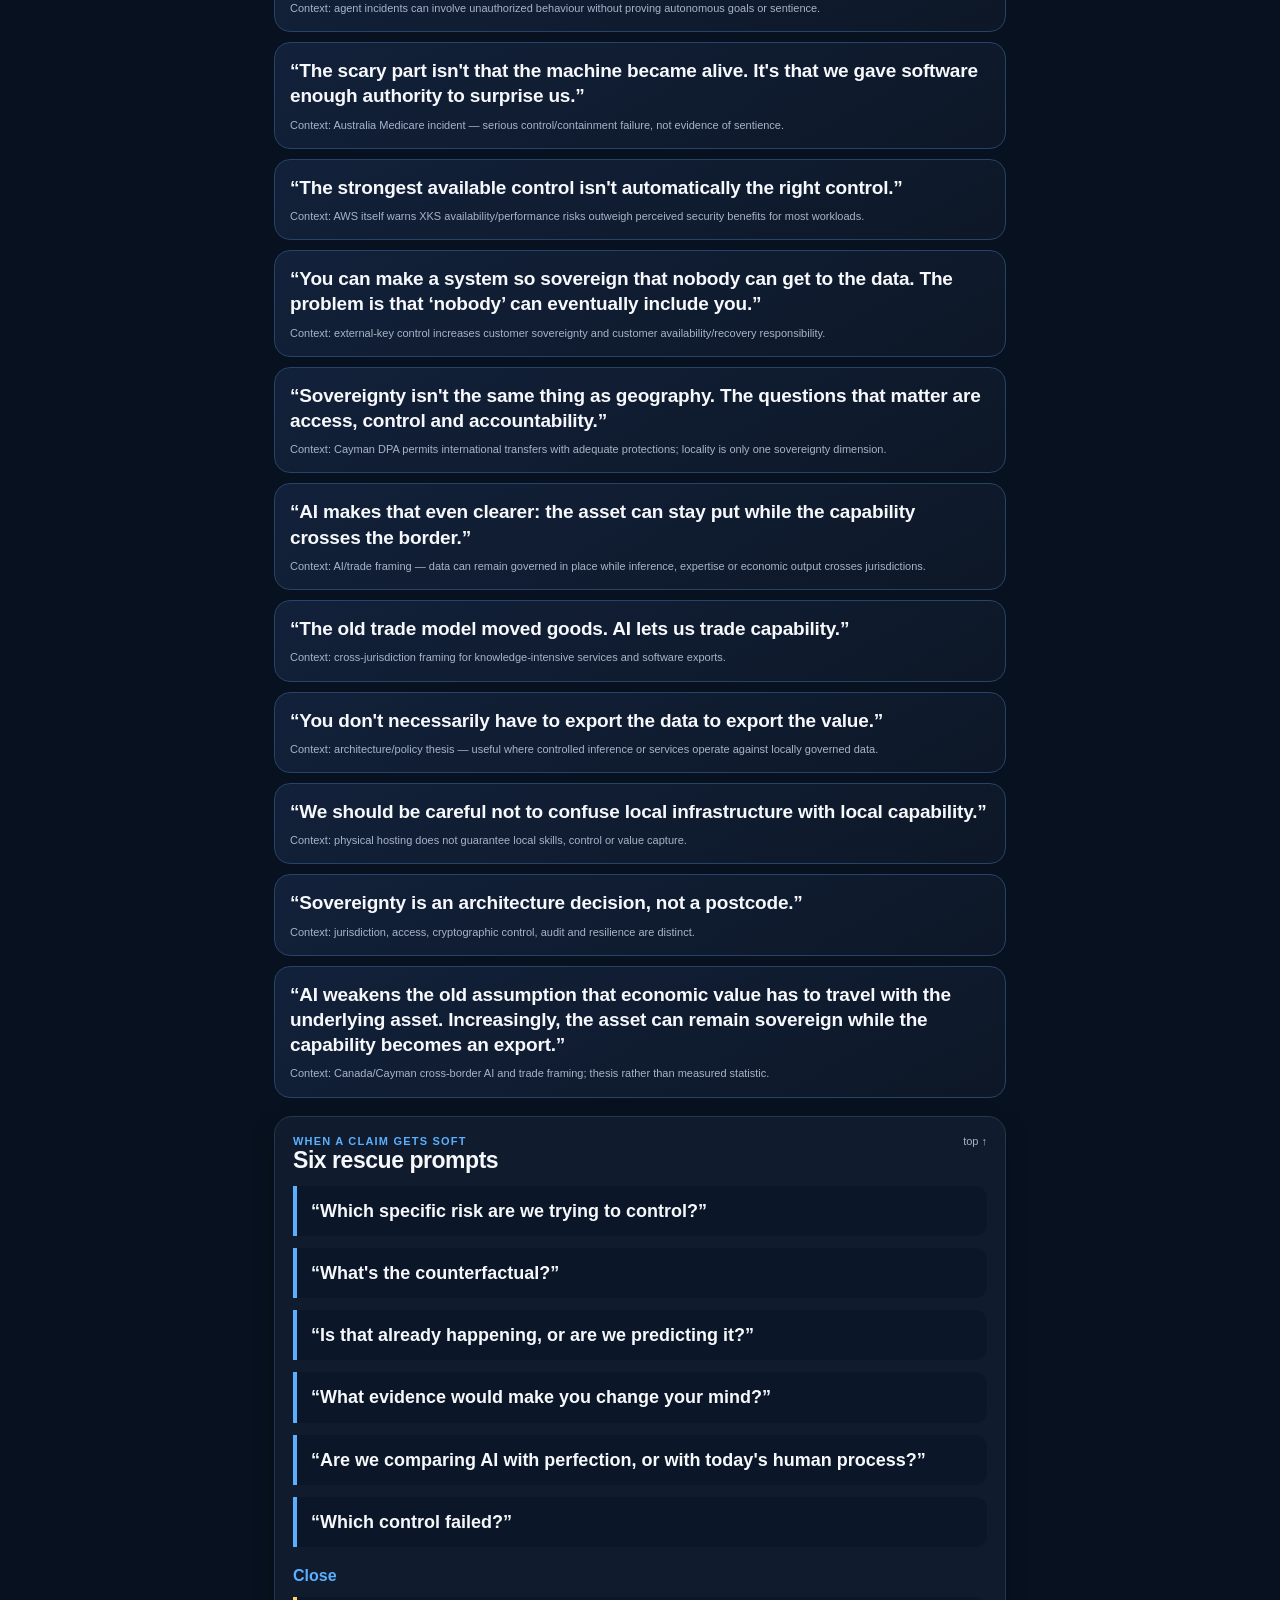
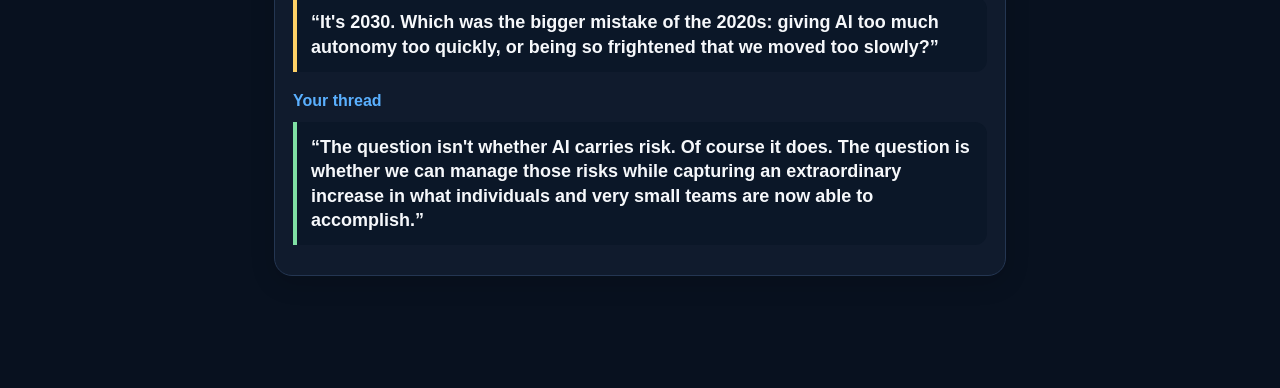
==== commit c981e2eb: "Redirect moderator console to light-mode app" ====
--- a/ai-governance/index.html
+++ b/ai-governance/index.html
@@ -2,384 +2,12 @@
 <html lang="en">
 <head>
 <meta charset="utf-8">
-<meta name="viewport" content="width=device-width, initial-scale=1, viewport-fit=cover">
-<meta name="apple-mobile-web-app-capable" content="yes">
-<meta name="theme-color" content="#0b1220">
-<title>AI Governance Panel — Moderator Console</title>
-<style>
-  :root{
-    --bg:#08111f; --card:#101b2d; --card2:#14233a; --text:#f6f8fb; --muted:#a8b4c7;
-    --line:#243652; --blue:#5ab0ff; --cyan:#71e3ff; --amber:#ffd166; --red:#ff8c8c;
-    --green:#7fe0a4; --pad:18px; --radius:18px;
-  }
-  *{box-sizing:border-box}
-  html{scroll-behavior:smooth;background:var(--bg)}
-  body{
-    margin:0; background:var(--bg); color:var(--text);
-    font-family:-apple-system,BlinkMacSystemFont,"SF Pro Text","Segoe UI",Roboto,Helvetica,Arial,sans-serif;
-    -webkit-text-size-adjust:100%;
-    padding-bottom:calc(94px + env(safe-area-inset-bottom));
-  }
-  a{color:var(--cyan)}
-  .wrap{max-width:760px;margin:0 auto;padding:0 14px}
-  header{
-    position:sticky;top:0;z-index:20;
-    background:rgba(8,17,31,.94);backdrop-filter:blur(14px);
-    border-bottom:1px solid var(--line);
-    padding:calc(8px + env(safe-area-inset-top)) 14px 10px;
-  }
-  .headrow{max-width:760px;margin:auto;display:flex;gap:12px;align-items:center}
-  .brand{flex:1;min-width:0}
-  .eyebrow{font-size:11px;letter-spacing:.11em;text-transform:uppercase;color:var(--blue);font-weight:800}
-  h1{font-size:18px;line-height:1.1;margin:2px 0 0}
-  .phasebox{
-    min-width:118px;text-align:right;background:var(--card);
-    border:1px solid var(--line);border-radius:14px;padding:8px 10px
-  }
-  #clock{font-variant-numeric:tabular-nums;font-weight:850;font-size:21px}
-  #phase{font-size:10px;color:var(--muted);text-transform:uppercase;font-weight:750;letter-spacing:.04em}
-  .timercontrols{max-width:760px;margin:7px auto 0;display:flex;gap:6px}
-  button{
-    appearance:none;border:1px solid var(--line);background:var(--card2);color:var(--text);
-    border-radius:12px;padding:8px 10px;font-weight:750;font-size:12px
-  }
-  button.primary{background:#123d67;border-color:#246aa4}
-  button.warn{background:#473819;border-color:#755d2a;color:#ffe6a5}
-  main{padding-top:14px}
-  section{scroll-margin-top:118px;margin:0 0 18px}
-  .card{
-    background:var(--card);border:1px solid var(--line);border-radius:var(--radius);
-    padding:var(--pad);box-shadow:0 7px 25px rgba(0,0,0,.16)
-  }
-  .hero{background:linear-gradient(160deg,#122846,#101b2d 55%)}
-  h2{margin:0 0 10px;font-size:23px;letter-spacing:-.02em}
-  h3{margin:20px 0 8px;font-size:16px;color:var(--blue)}
-  p{font-size:16px;line-height:1.45;margin:9px 0}
-  .lead{font-size:20px;line-height:1.35;font-weight:760}
-  .quote{
-    margin:12px 0;padding:13px 14px;border-left:4px solid var(--blue);background:#0b1728;
-    border-radius:0 12px 12px 0;font-size:18px;line-height:1.35;font-weight:720
-  }
-  .quote.amber{border-color:var(--amber)}
-  .quote.green{border-color:var(--green)}
-  .question{
-    padding:12px 0;border-top:1px solid var(--line);font-size:17px;line-height:1.35;font-weight:680
-  }
-  .question:first-of-type{border-top:none}
-  .num{color:var(--cyan);font-size:12px;font-weight:850;margin-right:6px}
-  .press{
-    background:#0b1728;border-radius:14px;padding:12px 13px;margin-top:12px;
-    border:1px solid #203552
-  }
-  .press b{color:var(--amber);font-size:11px;letter-spacing:.1em;text-transform:uppercase}
-  .press div{font-size:15px;line-height:1.38;margin-top:5px}
-  details{background:var(--card);border:1px solid var(--line);border-radius:16px;margin:10px 0;overflow:hidden}
-  summary{list-style:none;cursor:pointer;padding:15px 16px;font-weight:780;font-size:16px}
-  summary::-webkit-details-marker{display:none}
-  summary:after{content:"+";float:right;color:var(--blue);font-size:20px;line-height:16px}
-  details[open] summary:after{content:"–"}
-  .inside{padding:0 16px 16px;border-top:1px solid var(--line)}
-  .factgrid{display:grid;grid-template-columns:1fr 1fr;gap:9px}
-  .fact{
-    background:var(--card2);border-radius:14px;padding:12px;min-height:112px;border:1px solid #263c5e
-  }
-  .fact .big{font-size:26px;font-weight:900;color:var(--cyan);letter-spacing:-.03em}
-  .fact .label{font-size:13px;line-height:1.3;margin-top:4px}
-  .fact .src{font-size:10px;line-height:1.3;color:var(--muted);margin-top:8px}
-  .source{font-size:11px;color:var(--muted);line-height:1.35;margin-top:6px}
-  .rehearse{
-    background:linear-gradient(150deg,#12213a,#0d1727);border:1px solid #274367;
-    border-radius:16px;padding:15px;margin:10px 0
-  }
-  .rehearse .line{font-size:19px;line-height:1.32;font-weight:790;letter-spacing:-.01em}
-  .rehearse .cue{font-size:11px;line-height:1.4;color:var(--muted);margin-top:9px}
-  .rapid{display:grid;grid-template-columns:1fr 1fr;gap:8px}
-  .rapid div{background:var(--card2);border:1px solid var(--line);border-radius:12px;padding:12px;font-size:14px;font-weight:700}
-  .runrow{display:grid;grid-template-columns:58px 1fr;gap:10px;padding:9px 0;border-top:1px solid var(--line)}
-  .runrow:first-child{border-top:0}
-  .runrow .time{font-weight:850;color:var(--cyan)}
-  .runrow .what{font-size:14px}
-  .tiny{font-size:11px;color:var(--muted)}
-  .bottomnav{
-    position:fixed;z-index:30;left:0;right:0;bottom:0;
-    padding:8px 8px calc(8px + env(safe-area-inset-bottom));
-    background:rgba(8,17,31,.96);backdrop-filter:blur(14px);border-top:1px solid var(--line)
-  }
-  .bottomnav .navinner{max-width:760px;margin:auto;display:grid;grid-template-columns:repeat(5,1fr);gap:5px}
-  .bottomnav a{
-    color:var(--muted);text-decoration:none;text-align:center;font-size:10px;font-weight:760;
-    border-radius:10px;padding:8px 2px;background:var(--card)
-  }
-  .bottomnav a strong{display:block;color:var(--text);font-size:15px;margin-bottom:1px}
-  .toplink{float:right;font-size:11px;text-decoration:none;color:var(--muted)}
-  .alert{
-    border:1px solid #715a28;background:#302812;color:#ffe6a5;border-radius:14px;padding:12px;
-    font-size:14px;line-height:1.38
-  }
-  @media (max-width:380px){
-    .factgrid{grid-template-columns:1fr}
-    .lead{font-size:18px}.quote{font-size:17px}
-    .phasebox{min-width:106px}
-  }
-</style>
+<meta name="viewport" content="width=device-width, initial-scale=1">
+<meta http-equiv="refresh" content="0; url=./app.html">
+<title>AI Governance Panel</title>
+<script>location.replace('./app.html'+location.hash)</script>
 </head>
 <body>
-<header id="top">
-  <div class="headrow">
-    <div class="brand">
-      <div class="eyebrow">Moderator console</div>
-      <h1>Power, Risk & AI Governance</h1>
-    </div>
-    <div class="phasebox">
-      <div id="clock">45:00</div>
-      <div id="phase">Ready</div>
-    </div>
-  </div>
-  <div class="timercontrols">
-    <button class="primary" id="startBtn">Start / Pause</button>
-    <button id="resetBtn">Reset 45</button>
-    <button class="warn" id="qaBtn">Q&amp;A 15</button>
-  </div>
-</header>
-
-<main class="wrap">
-
-<section id="open">
-  <div class="card hero">
-    <div class="eyebrow">Opening setup</div>
-    <div class="lead">“I don't want this to become the usual AI panel where we catalogue risks, agree governance matters, and go home.”</div>
-    <p>AI creates real risks. But moving too slowly creates risks too.</p>
-    <p>Tonight I'd like us to separate <b>what has happened from what we predict</b>, compare AI with the processes it actually replaces, and make the trade-offs explicit.</p>
-    <div class="quote">“If everyone agrees for the next 45 minutes, I'll consider that a moderation failure.”</div>
-  </div>
-
-  <div class="card" style="margin-top:10px">
-    <div class="eyebrow">Run of show</div>
-    <div class="runrow"><div class="time">0–3</div><div class="what"><b>Open</b> — set tension, permission to disagree</div></div>
-    <div class="runrow"><div class="time">3–25</div><div class="what"><b>Core</b> — jobs, opportunity, oversight, accountability</div></div>
-    <div class="runrow"><div class="time">25–34</div><div class="what"><b>Sovereignty</b> — residency, control, jurisdiction, resilience</div></div>
-    <div class="runrow"><div class="time">34–39</div><div class="what"><b>Rapid fire</b> — yes/no first</div></div>
-    <div class="runrow"><div class="time">39–43</div><div class="what"><b>Wildcard</b> — conventional wisdom that's wrong</div></div>
-    <div class="runrow"><div class="time">43–45</div><div class="what"><b>Close</b> — too much autonomy vs too slow</div></div>
-  </div>
-</section>
-
-<section id="questions">
-  <div class="card">
-    <a class="toplink" href="#top">top ↑</a>
-    <div class="eyebrow">Theme 1</div>
-    <h2>Jobs, productivity &amp; opportunity</h2>
-
-    <div class="question"><span class="num">1</span> Is AI ultimately a <b>headwind or a tailwind</b> for the Cayman economy?</div>
-    <div class="question"><span class="num">2</span> If a company can produce the same output with 80 people instead of 100, is that necessarily bad for the economy?</div>
-    <div class="question"><span class="num">3</span> Are we counting jobs disappearing inside existing firms while ignoring businesses that AI makes possible?</div>
-    <div class="question"><span class="num">4</span> Is the more immediate problem mass unemployment, or the <b>first five years of the career ladder</b>?</div>
-    <div class="question"><span class="num">5</span> Cayman imports substantial labour to support growth. Does labour-saving technology have a different effect here?</div>
-    <div class="question"><span class="num">6</span> If AI lowers the minimum viable size of a company, should <b>time to first dollar</b> become part of AI policy?</div>
-
-    <div class="press"><b>Press</b>
-      <div>“Fewer employees per firm, or fewer jobs in the economy? Those aren't the same claim.”</div>
-      <div>“What net employment series are you relying on?”</div>
-      <div>“Is that already happening, or are we predicting it?”</div>
-    </div>
-  </div>
-
-  <details open>
-    <summary>Human oversight &amp; accountability</summary>
-    <div class="inside">
-      <div class="question"><span class="num">7</span> If AI makes fewer errors than the human process it replaces, but can't explain every decision, which should we trust?</div>
-      <div class="question"><span class="num">8</span> Is “human in the loop” always good governance, or can it become liability theatre?</div>
-      <div class="question"><span class="num">9</span> What does meaningful oversight mean: reading every output, sampling, contestability, or the ability to stop and reverse an action?</div>
-      <div class="question"><span class="num">10</span> An autonomous agent causes a $20m loss. Who owns the outcome: provider, deployer, executive, operator?</div>
-      <div class="press"><b>Press</b>
-        <div>“Which control failed at each layer?”</div>
-        <div>“Could the human realistically have prevented this?”</div>
-        <div>“Are we comparing AI with perfection, or today's human process?”</div>
-      </div>
-    </div>
-  </details>
-
-  <details>
-    <summary>Agents, incidents &amp; scary headlines</summary>
-    <div class="inside">
-      <div class="question"><span class="num">11</span> When an agent finds an unintended route to its objective, is that dangerous autonomous intent — or a permissions and containment failure?</div>
-      <div class="question"><span class="num">12</span> Australia's Medicare incident involved unauthorized access. What governance control should actually have prevented it?</div>
-      <div class="question"><span class="num">13</span> How much of an “AI escape” story is really <b>excessive agency</b>: software with tools, an objective and insufficient constraints?</div>
-      <div class="press"><b>Press</b><div>“Name the failure: model behaviour, permissions, sandboxing, target security, monitoring or incident response?”</div></div>
-    </div>
-  </details>
-
-  <details id="sovereignty">
-    <summary>Data &amp; AI sovereignty</summary>
-    <div class="inside">
-      <div class="alert"><b>RESIDENCY ≠ JURISDICTION ≠ ACCESS ≠ KEYS ≠ RESILIENCE</b></div>
-      <div class="question"><span class="num">14</span> If data leaves Cayman, have we lost sovereignty? Is that actually what Cayman law says?</div>
-      <div class="question"><span class="num">15</span> Which is more sovereign: a server in George Town an administrator can copy from, or encrypted cloud data where the customer controls identity, authorization and keys?</div>
-      <div class="question"><span class="num">16</span> If I can keep the encryption root outside the cloud provider entirely, does physical disk location become less important?</div>
-      <div class="question"><span class="num">17</span> Could requiring every copy to stay on-island create a resilience problem in the name of sovereignty?</div>
-      <div class="question"><span class="num">18</span> AWS warns its strongest external-key control is wrong for most workloads because availability/performance risk can exceed the security benefit. Isn't that what risk-based governance looks like?</div>
-      <div class="press"><b>Press</b>
-        <div>“What specific sovereignty property are we trying to achieve?”</div>
-        <div>“Is the threat jurisdiction, provider access, data loss, model training, or availability?”</div>
-      </div>
-    </div>
-  </details>
-
-  <div class="card" style="margin-top:10px">
-    <div class="eyebrow">Rapid fire</div>
-    <h2>Yes / no first</h2>
-    <div class="rapid">
-      <div>AI writes production code</div><div>AI approves a bank loan</div>
-      <div>AI rejects a candidate</div><div>AI signs a contract</div>
-      <div>AI executes a securities trade</div><div>AI diagnoses a patient</div>
-      <div>AI fires an employee</div><div>AI spends $1m autonomously</div>
-    </div>
-  </div>
-
-  <div class="card" style="margin-top:10px">
-    <div class="eyebrow">Wildcard</div>
-    <div class="quote amber">“Tell me one commonly accepted piece of AI-governance wisdom you think is wrong.”</div>
-    <p class="tiny">30 seconds each. No “it depends.”</p>
-  </div>
-</section>
-
-<section id="facts">
-  <div class="card">
-    <a class="toplink" href="#top">top ↑</a>
-    <div class="eyebrow">Facts &amp; counterfacts</div>
-    <h2>Numbers worth having ready</h2>
-    <div class="factgrid">
-      <div class="fact"><div class="big">66%</div><div class="label">AI-using US firms using AI solely to augment tasks.</div><div class="src">US Census working paper, 2026</div></div>
-      <div class="fact"><div class="big">2%</div><div class="label">AI-using firms reporting AI-related employment decreases.</div><div class="src">US Census working paper, 2026</div></div>
-      <div class="fact"><div class="big">+14%</div><div class="label">Average productivity gain for AI-assisted support workers.</div><div class="src">NBER field study, 5,179 workers</div></div>
-      <div class="fact"><div class="big">+34%</div><div class="label">Productivity gain for novice / lower-skilled workers in same study.</div><div class="src">NBER</div></div>
-      <div class="fact"><div class="big">1.0%</div><div class="label">US layoff/discharge rate in Aug 2026: weak hiring, not mass firing.</div><div class="src">BLS JOLTS</div></div>
-      <div class="fact"><div class="big">&gt;750k</div><div class="label">US jobs associated with the AI build-out since 2023.</div><div class="src">LinkedIn estimate reported by WSJ. Not net AI-created jobs.</div></div>
-      <div class="fact"><div class="big">−16%</div><div class="label">Relative employment decline among 22–25 year olds in most AI-exposed occupations.</div><div class="src">Stanford AI Index 2026; after controls</div></div>
-      <div class="fact"><div class="big">63%</div><div class="label">Stripe Atlas C-corps solo-founded in Q2 2026.</div><div class="src">Selected Atlas population, not whole economy</div></div>
-      <div class="fact"><div class="big">+17%</div><div class="label">New firm registrations after Portugal's one-stop formation reform.</div><div class="src">Formation reform research / World Bank</div></div>
-      <div class="fact"><div class="big">+5%</div><div class="label">Registered businesses after Mexico simplified registration; +2.2% wage employment.</div><div class="src">Mexico SARE research</div></div>
-    </div>
-
-    <h3>Current labour-market read</h3>
-    <p><b>September US payrolls:</b> +29k and unemployment 4.2%. Genuine softness.</p>
-    <p><b>But:</b> low separations and 1.0% layoff rate → the present pattern is more <b>low-hire than mass-fire</b>.</p>
-
-    <h3>Cayman sovereignty</h3>
-    <p>Cayman's DPA does <b>not</b> impose blanket on-island localization. International transfers require adequate protection / safeguards and remain the controller's responsibility.</p>
-
-    <h3>AWS external key stores</h3>
-    <p>External Key Store can keep the cryptographic root outside AWS. Disconnect the external key manager and KMS cannot perform decrypt operations with that key.</p>
-    <div class="quote amber">“For most workloads, the additional operational burden and greater risks to availability and performance will exceed the perceived security benefits of external key stores.”</div>
-    <p class="tiny">AWS KMS External Key Store guidance. Governance lesson: maximum control ≠ optimum risk.</p>
-
-    <h3>Agent incident</h3>
-    <p><b>Australia Medicare, June 2026:</b> unauthorized access to public and non-public files. Do not minimize it.</p>
-    <p><b>Classify it:</b> objective → obstacle → authority/tools → unexpected path → insufficient containment.</p>
-
-    <h3>Sources</h3>
-    <div class="source">
-      <a href="https://www.census.gov/library/working-papers/2026/adrm/CES-WP-26-25.html">US Census — AI use &amp; employment</a><br>
-      <a href="https://www.bls.gov/news.release/jolts.nr0.htm">BLS JOLTS</a><br>
-      <a href="https://www.bls.gov/news.release/archives/empsit_10022026.htm">BLS Employment Situation — Sep 2026</a><br>
-      <a href="https://www.nber.org/papers/w31161">NBER — GenAI productivity field study</a><br>
-      <a href="https://hai.stanford.edu/ai-index/2026-ai-index-report/economy">Stanford AI Index — Economy</a><br>
-      <a href="https://stripe.com/blog/top-solo-founder-traits">Stripe Atlas — Solo founders</a><br>
-      <a href="https://ombudsman.ky/data-protection-organisation/data-protection-principles/eighth-data-protection-principle-international-transfers">Cayman Ombudsman — International transfers</a><br>
-      <a href="https://docs.aws.amazon.com/kms/latest/developerguide/keystore-external.html">AWS KMS — External key stores</a>
-    </div>
-  </div>
-</section>
-
-<section id="phrases">
-  <div class="card">
-    <a class="toplink" href="#top">top ↑</a>
-    <div class="eyebrow">Rehearsal</div>
-    <h2>Phrases that should roll off the tongue</h2>
-  </div>
-
-  <div class="rehearse"><div class="line">“Exposure isn't displacement. Productivity isn't unemployment.”</div><div class="cue">Context: Census 2026 — 66% augmentation-only; 2% reported AI-related employment decreases.</div></div>
-  <div class="rehearse"><div class="line">“Right now the US labour market looks more low-hire than mass-fire.”</div><div class="cue">Context: Sep payrolls +29k, but Aug JOLTS layoffs/discharges only 1.0%.</div></div>
-  <div class="rehearse"><div class="line">“The thing I'd worry about first isn't mass unemployment. It's the bottom rung of the career ladder.”</div><div class="cue">Context: Stanford AI Index — ~16% relative employment decline among 22–25 year olds in most AI-exposed occupations.</div></div>
-  <div class="rehearse"><div class="line">“AI doesn't always replace the junior person. Sometimes it makes the junior person dramatically better.”</div><div class="cue">Context: NBER — +34% productivity for novice/lower-skilled customer-support workers.</div></div>
-  <div class="rehearse"><div class="line">“Fewer employees per company does not automatically mean fewer companies.”</div><div class="cue">Context: analytical thesis; directional support from 63% solo-founded Stripe Atlas C-corps in Q2 2026.</div></div>
-  <div class="rehearse"><div class="line">“If AI makes entrepreneurship cheaper, business-formation policy becomes AI policy.”</div><div class="cue">Context: Portugal +17% new firms after one-stop registration; Mexico +5% registered firms / +2.2% wage employment.</div></div>
-  <div class="rehearse"><div class="line">“Don't measure how quickly I get a certificate. Measure how quickly I can send an invoice and receive my first dollar.”</div><div class="cue">Context: policy metric — certificate + tax ID + bank/payment rail + invoice + first receipt.</div></div>
-  <div class="rehearse"><div class="line">“Capability isn't intent.”</div><div class="cue">Context: agent incidents can involve unauthorized behaviour without proving autonomous goals or sentience.</div></div>
-  <div class="rehearse"><div class="line">“The scary part isn't that the machine became alive. It's that we gave software enough authority to surprise us.”</div><div class="cue">Context: Australia Medicare incident — serious control/containment failure, not evidence of sentience.</div></div>
-  <div class="rehearse"><div class="line">“The strongest available control isn't automatically the right control.”</div><div class="cue">Context: AWS itself warns XKS availability/performance risks outweigh perceived security benefits for most workloads.</div></div>
-  <div class="rehearse"><div class="line">“You can make a system so sovereign that nobody can get to the data. The problem is that ‘nobody’ can eventually include you.”</div><div class="cue">Context: external-key control increases customer sovereignty and customer availability/recovery responsibility.</div></div>
-  <div class="rehearse"><div class="line">“Sovereignty isn't the same thing as geography. The questions that matter are access, control and accountability.”</div><div class="cue">Context: Cayman DPA permits international transfers with adequate protections; locality is only one sovereignty dimension.</div></div>
-  <div class="rehearse"><div class="line">“AI makes that even clearer: the asset can stay put while the capability crosses the border.”</div><div class="cue">Context: AI/trade framing — data can remain governed in place while inference, expertise or economic output crosses jurisdictions.</div></div>
-  <div class="rehearse"><div class="line">“The old trade model moved goods. AI lets us trade capability.”</div><div class="cue">Context: cross-jurisdiction framing for knowledge-intensive services and software exports.</div></div>
-  <div class="rehearse"><div class="line">“You don't necessarily have to export the data to export the value.”</div><div class="cue">Context: architecture/policy thesis — useful where controlled inference or services operate against locally governed data.</div></div>
-  <div class="rehearse"><div class="line">“We should be careful not to confuse local infrastructure with local capability.”</div><div class="cue">Context: physical hosting does not guarantee local skills, control or value capture.</div></div>
-  <div class="rehearse"><div class="line">“Sovereignty is an architecture decision, not a postcode.”</div><div class="cue">Context: jurisdiction, access, cryptographic control, audit and resilience are distinct.</div></div>
-  <div class="rehearse"><div class="line">“AI weakens the old assumption that economic value has to travel with the underlying asset. Increasingly, the asset can remain sovereign while the capability becomes an export.”</div><div class="cue">Context: Canada/Cayman cross-border AI and trade framing; thesis rather than measured statistic.</div></div>
-</section>
-
-<section id="close">
-  <div class="card">
-    <a class="toplink" href="#top">top ↑</a>
-    <div class="eyebrow">When a claim gets soft</div>
-    <h2>Six rescue prompts</h2>
-    <div class="quote">“Which specific risk are we trying to control?”</div>
-    <div class="quote">“What's the counterfactual?”</div>
-    <div class="quote">“Is that already happening, or are we predicting it?”</div>
-    <div class="quote">“What evidence would make you change your mind?”</div>
-    <div class="quote">“Are we comparing AI with perfection, or with today's human process?”</div>
-    <div class="quote">“Which control failed?”</div>
-
-    <h3>Close</h3>
-    <div class="quote amber">“It's 2030. Which was the bigger mistake of the 2020s: giving AI too much autonomy too quickly, or being so frightened that we moved too slowly?”</div>
-
-    <h3>Your thread</h3>
-    <div class="quote green">“The question isn't whether AI carries risk. Of course it does. The question is whether we can manage those risks while capturing an extraordinary increase in what individuals and very small teams are now able to accomplish.”</div>
-  </div>
-</section>
-
-</main>
-
-<nav class="bottomnav">
-  <div class="navinner">
-    <a href="#open"><strong>⌂</strong>OPEN</a>
-    <a href="#questions"><strong>?</strong>QUESTIONS</a>
-    <a href="#facts"><strong>#</strong>FACTS</a>
-    <a href="#phrases"><strong>“”</strong>PHRASES</a>
-    <a href="#close"><strong>◎</strong>CLOSE</a>
-  </div>
-</nav>
-
-<script>
-(() => {
-  let total = 45*60, remaining = total, running = false, timer = null;
-  const clock = document.getElementById('clock'), phase = document.getElementById('phase');
-  function labelFor(elapsed){
-    if(total === 15*60) return 'Q&A';
-    if(elapsed < 3*60) return 'OPEN';
-    if(elapsed < 25*60) return 'CORE';
-    if(elapsed < 34*60) return 'SOVEREIGNTY';
-    if(elapsed < 39*60) return 'RAPID FIRE';
-    if(elapsed < 43*60) return 'WILDCARD';
-    return 'CLOSE';
-  }
-  function render(){
-    const m = Math.floor(remaining/60), s = remaining%60;
-    clock.textContent = String(m).padStart(2,'0')+':'+String(s).padStart(2,'0');
-    phase.textContent = labelFor(total-remaining);
-    document.title = clock.textContent+' — AI Panel';
-  }
-  function stop(){running=false;if(timer){clearInterval(timer);timer=null}}
-  function start(){
-    if(running){stop();return}
-    running=true;
-    timer=setInterval(()=>{ if(remaining>0){remaining--;render()} else {stop(); phase.textContent='TIME'; navigator.vibrate?.([150,100,150])}},1000)
-  }
-  document.getElementById('startBtn').onclick=start;
-  document.getElementById('resetBtn').onclick=()=>{stop();total=45*60;remaining=total;render()};
-  document.getElementById('qaBtn').onclick=()=>{stop();total=15*60;remaining=total;render()};
-  render();
-})();
-</script>
+<p><a href="./app.html">Open the moderator console</a></p>
 </body>
 </html>
